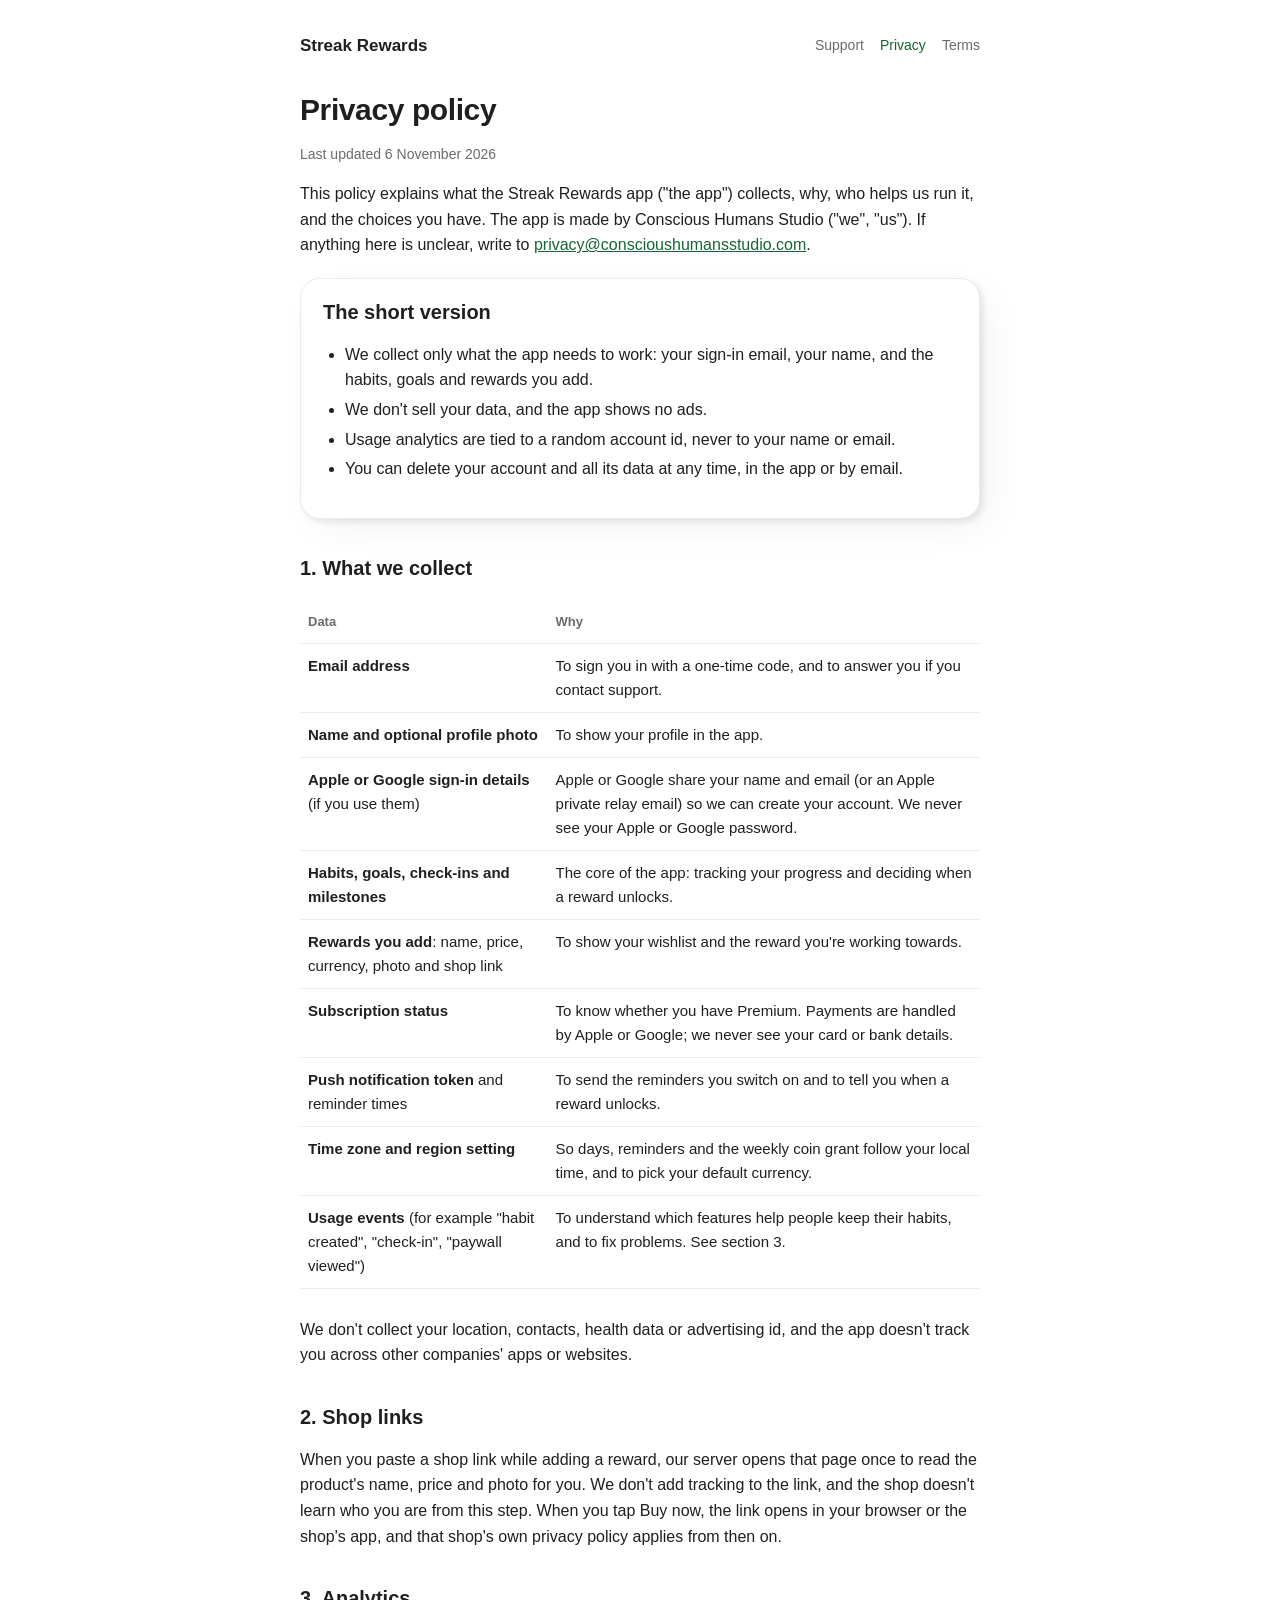
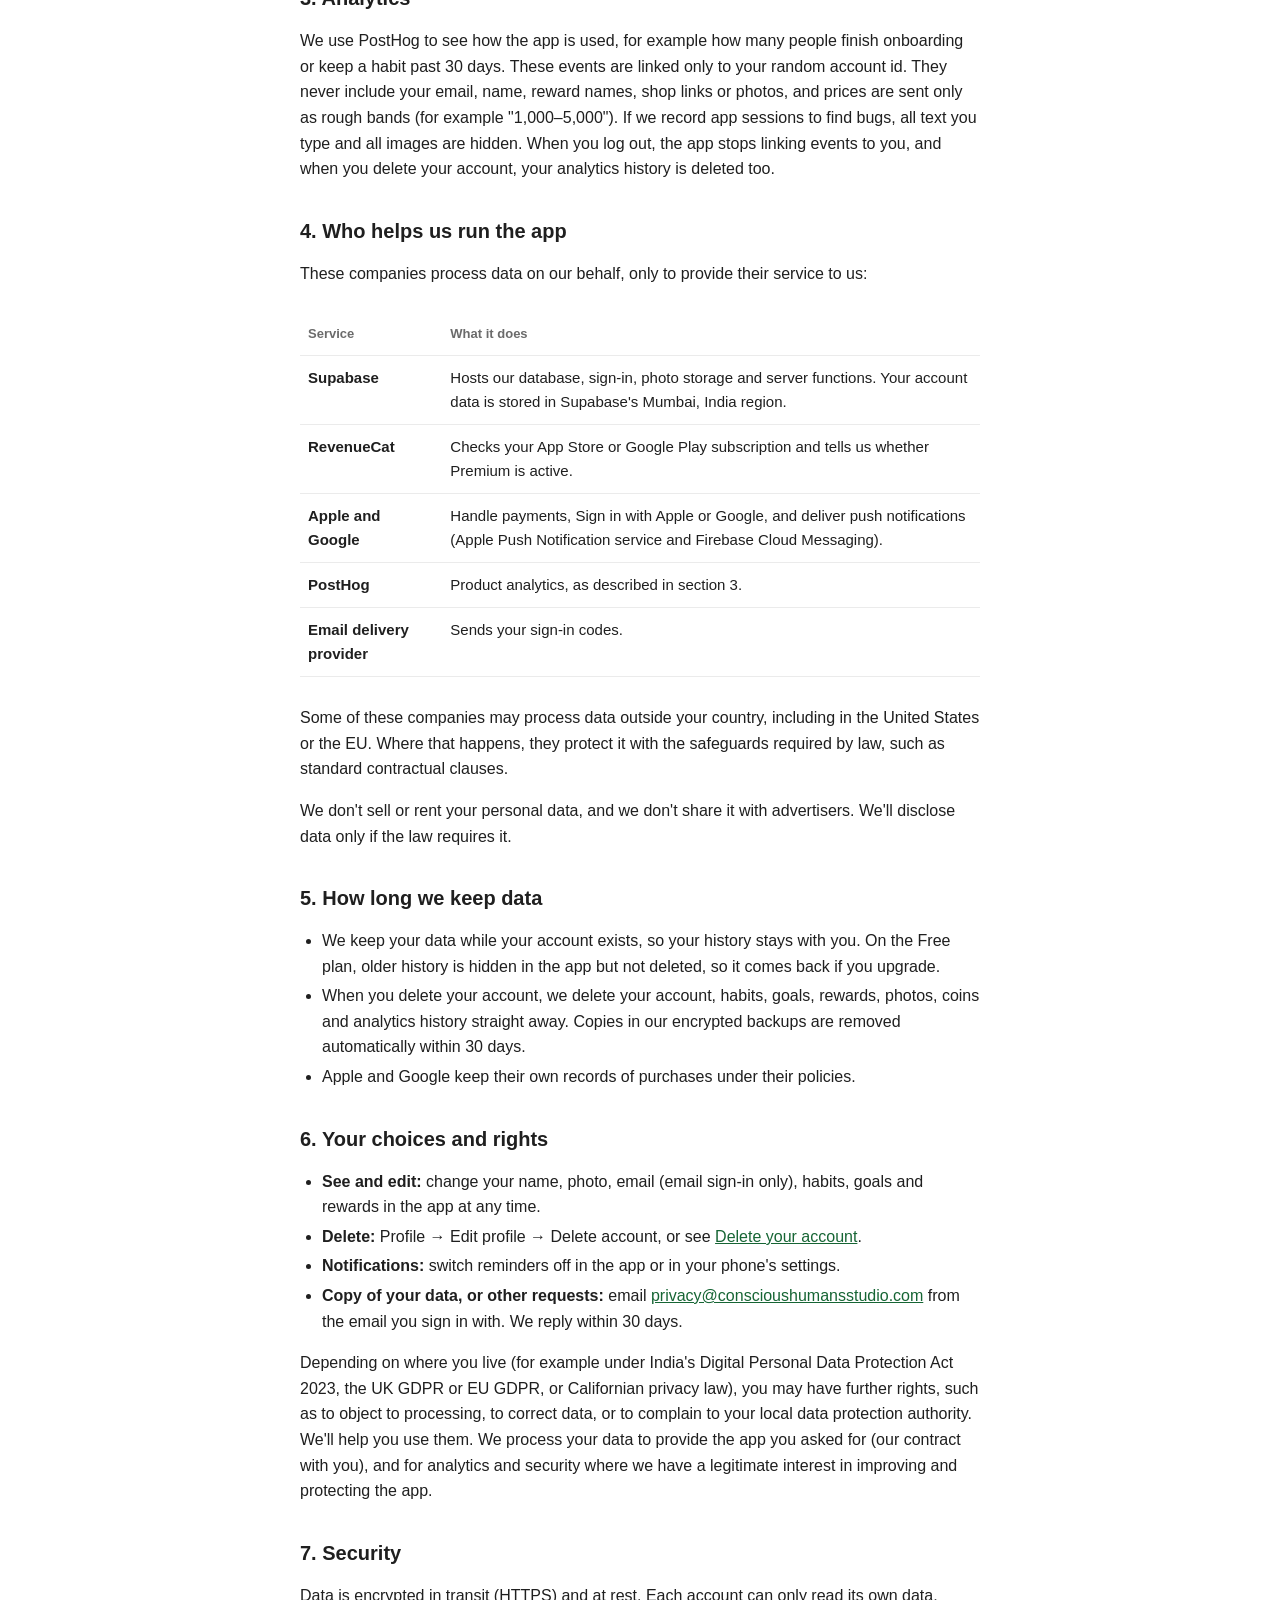
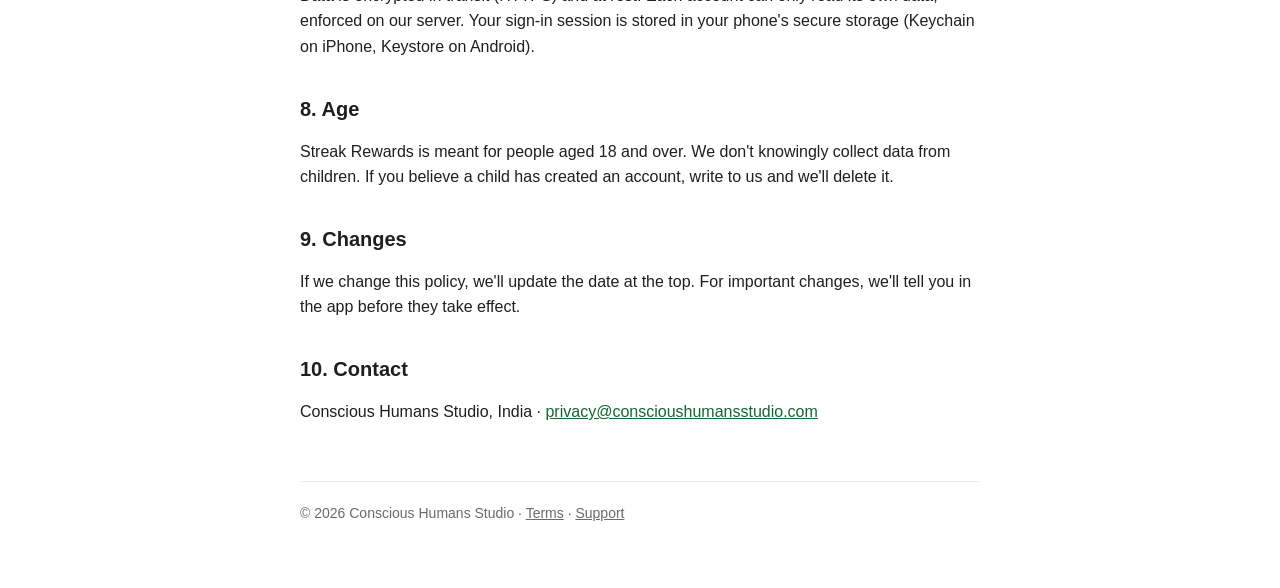
==== streakrewards/privacy/index.html @ c20d58d0 "Conscious Humans Studio website: studio home and Streak Rewards pages (privacy, terms, support, dele" ====
<!doctype html>
<html lang="en">
<head>
  <meta charset="utf-8">
  <meta name="viewport" content="width=device-width, initial-scale=1">
  <title>Privacy policy · Streak Rewards</title>
  <meta name="description" content="How Streak Rewards collects, uses and protects your data.">
  <link rel="stylesheet" href="/assets/site.css">
</head>
<body>
  <div class="wrap">
    <header class="site">
      <a class="brand" href="/streakrewards/">Streak Rewards</a>
      <nav class="links">
        <a href="/streakrewards/support/">Support</a>
        <a href="/streakrewards/privacy/" aria-current="page">Privacy</a>
        <a href="/streakrewards/terms/">Terms</a>
      </nav>
    </header>

    <h1>Privacy policy</h1>
    <p class="muted">Last updated 6 November 2026</p>

    <p>This policy explains what the Streak Rewards app ("the app") collects, why, who helps us run it, and the choices you have. The app is made by Conscious Humans Studio ("we", "us"). If anything here is unclear, write to <a href="mailto:privacy@conscioushumansstudio.com">privacy@conscioushumansstudio.com</a>.</p>

    <div class="card">
      <h2>The short version</h2>
      <ul>
        <li>We collect only what the app needs to work: your sign-in email, your name, and the habits, goals and rewards you add.</li>
        <li>We don't sell your data, and the app shows no ads.</li>
        <li>Usage analytics are tied to a random account id, never to your name or email.</li>
        <li>You can delete your account and all its data at any time, in the app or by email.</li>
      </ul>
    </div>

    <h2>1. What we collect</h2>
    <div class="table-scroll">
      <table>
        <tr><th>Data</th><th>Why</th></tr>
        <tr><td><strong>Email address</strong></td><td>To sign you in with a one-time code, and to answer you if you contact support.</td></tr>
        <tr><td><strong>Name and optional profile photo</strong></td><td>To show your profile in the app.</td></tr>
        <tr><td><strong>Apple or Google sign-in details</strong> (if you use them)</td><td>Apple or Google share your name and email (or an Apple private relay email) so we can create your account. We never see your Apple or Google password.</td></tr>
        <tr><td><strong>Habits, goals, check-ins and milestones</strong></td><td>The core of the app: tracking your progress and deciding when a reward unlocks.</td></tr>
        <tr><td><strong>Rewards you add</strong>: name, price, currency, photo and shop link</td><td>To show your wishlist and the reward you're working towards.</td></tr>
        <tr><td><strong>Subscription status</strong></td><td>To know whether you have Premium. Payments are handled by Apple or Google; we never see your card or bank details.</td></tr>
        <tr><td><strong>Push notification token</strong> and reminder times</td><td>To send the reminders you switch on and to tell you when a reward unlocks.</td></tr>
        <tr><td><strong>Time zone and region setting</strong></td><td>So days, reminders and the weekly coin grant follow your local time, and to pick your default currency.</td></tr>
        <tr><td><strong>Usage events</strong> (for example "habit created", "check-in", "paywall viewed")</td><td>To understand which features help people keep their habits, and to fix problems. See section 3.</td></tr>
      </table>
    </div>
    <p>We don't collect your location, contacts, health data or advertising id, and the app doesn't track you across other companies' apps or websites.</p>

    <h2>2. Shop links</h2>
    <p>When you paste a shop link while adding a reward, our server opens that page once to read the product's name, price and photo for you. We don't add tracking to the link, and the shop doesn't learn who you are from this step. When you tap Buy now, the link opens in your browser or the shop's app, and that shop's own privacy policy applies from then on.</p>

    <h2>3. Analytics</h2>
    <p>We use PostHog to see how the app is used, for example how many people finish onboarding or keep a habit past 30 days. These events are linked only to your random account id. They never include your email, name, reward names, shop links or photos, and prices are sent only as rough bands (for example "1,000–5,000"). If we record app sessions to find bugs, all text you type and all images are hidden. When you log out, the app stops linking events to you, and when you delete your account, your analytics history is deleted too.</p>

    <h2>4. Who helps us run the app</h2>
    <p>These companies process data on our behalf, only to provide their service to us:</p>
    <div class="table-scroll">
      <table>
        <tr><th>Service</th><th>What it does</th></tr>
        <tr><td><strong>Supabase</strong></td><td>Hosts our database, sign-in, photo storage and server functions. Your account data is stored in Supabase's Mumbai, India region.</td></tr>
        <tr><td><strong>RevenueCat</strong></td><td>Checks your App Store or Google Play subscription and tells us whether Premium is active.</td></tr>
        <tr><td><strong>Apple and Google</strong></td><td>Handle payments, Sign in with Apple or Google, and deliver push notifications (Apple Push Notification service and Firebase Cloud Messaging).</td></tr>
        <tr><td><strong>PostHog</strong></td><td>Product analytics, as described in section 3.</td></tr>
        <tr><td><strong>Email delivery provider</strong></td><td>Sends your sign-in codes.</td></tr>
      </table>
    </div>
    <p>Some of these companies may process data outside your country, including in the United States or the EU. Where that happens, they protect it with the safeguards required by law, such as standard contractual clauses.</p>
    <p>We don't sell or rent your personal data, and we don't share it with advertisers. We'll disclose data only if the law requires it.</p>

    <h2>5. How long we keep data</h2>
    <ul>
      <li>We keep your data while your account exists, so your history stays with you. On the Free plan, older history is hidden in the app but not deleted, so it comes back if you upgrade.</li>
      <li>When you delete your account, we delete your account, habits, goals, rewards, photos, coins and analytics history straight away. Copies in our encrypted backups are removed automatically within 30 days.</li>
      <li>Apple and Google keep their own records of purchases under their policies.</li>
    </ul>

    <h2>6. Your choices and rights</h2>
    <ul>
      <li><strong>See and edit:</strong> change your name, photo, email (email sign-in only), habits, goals and rewards in the app at any time.</li>
      <li><strong>Delete:</strong> Profile → Edit profile → Delete account, or see <a href="/streakrewards/delete-account/">Delete your account</a>.</li>
      <li><strong>Notifications:</strong> switch reminders off in the app or in your phone's settings.</li>
      <li><strong>Copy of your data, or other requests:</strong> email <a href="mailto:privacy@conscioushumansstudio.com">privacy@conscioushumansstudio.com</a> from the email you sign in with. We reply within 30 days.</li>
    </ul>
    <p>Depending on where you live (for example under India's Digital Personal Data Protection Act 2023, the UK GDPR or EU GDPR, or Californian privacy law), you may have further rights, such as to object to processing, to correct data, or to complain to your local data protection authority. We'll help you use them. We process your data to provide the app you asked for (our contract with you), and for analytics and security where we have a legitimate interest in improving and protecting the app.</p>

    <h2>7. Security</h2>
    <p>Data is encrypted in transit (HTTPS) and at rest. Each account can only read its own data, enforced on our server. Your sign-in session is stored in your phone's secure storage (Keychain on iPhone, Keystore on Android).</p>

    <h2>8. Age</h2>
    <p>Streak Rewards is meant for people aged 18 and over. We don't knowingly collect data from children. If you believe a child has created an account, write to us and we'll delete it.</p>

    <h2>9. Changes</h2>
    <p>If we change this policy, we'll update the date at the top. For important changes, we'll tell you in the app before they take effect.</p>

    <h2>10. Contact</h2>
    <p>Conscious Humans Studio, India · <a href="mailto:privacy@conscioushumansstudio.com">privacy@conscioushumansstudio.com</a></p>

    <footer class="site">
      © 2026 Conscious Humans Studio · <a href="/streakrewards/terms/">Terms</a> · <a href="/streakrewards/support/">Support</a>
    </footer>
  </div>
</body>
</html>
---- assets/site.css ----
/* Conscious Humans Studio — shared styles. Colours follow the Streak Rewards design system v6. */
:root {
  --page: #ffffff;
  --surface: #ffffff;
  --sunken: #f4f4f4;
  --border: #ebebeb;
  --ink: #1f1f1f;
  --ink-soft: #6b6b6b;
  --green: #15803d;
  --green-ink: #166534;
  --green-soft: #dcf1e2;
  --shadow: 3px 3px 6px rgba(0, 0, 0, 0.09), 12px 12px 40px -6px rgba(0, 0, 0, 0.06);
}
@media (prefers-color-scheme: dark) {
  :root {
    --page: #121212;
    --surface: #222222;
    --sunken: #181818;
    --border: #333333;
    --ink: #ededed;
    --ink-soft: #a3a3a3;
    --green: #5bcb82;
    --green-ink: #5bcb82;
    --green-soft: #183322;
    --shadow: none;
  }
}
* { box-sizing: border-box; }
html { -webkit-text-size-adjust: 100%; }
body {
  margin: 0;
  background: var(--page);
  color: var(--ink);
  font: 16px/1.6 -apple-system, BlinkMacSystemFont, "Segoe UI", Inter, Roboto, "Helvetica Neue", Arial, sans-serif;
}
.wrap { max-width: 720px; margin: 0 auto; padding: 32px 20px 64px; }
header.site { display: flex; align-items: center; justify-content: space-between; gap: 12px; flex-wrap: wrap; margin-bottom: 32px; }
header.site a.brand { color: var(--ink); text-decoration: none; font-weight: 700; font-size: 17px; }
nav.links { display: flex; gap: 16px; flex-wrap: wrap; font-size: 14px; }
nav.links a { color: var(--ink-soft); text-decoration: none; }
nav.links a[aria-current="page"], nav.links a:hover { color: var(--green-ink); }
h1 { font-size: 30px; line-height: 1.25; margin: 0 0 8px; letter-spacing: -0.4px; }
h2 { font-size: 20px; line-height: 1.35; margin: 36px 0 8px; }
h3 { font-size: 17px; margin: 24px 0 6px; }
p, li { color: var(--ink); }
.muted { color: var(--ink-soft); font-size: 14px; }
a { color: var(--green-ink); }
ul, ol { padding-left: 22px; }
li { margin: 4px 0; }
.card {
  background: var(--surface);
  border: 1px solid var(--border);
  border-radius: 20px;
  box-shadow: var(--shadow);
  padding: 20px 22px;
  margin: 20px 0;
}
.card h2:first-child, .card h3:first-child { margin-top: 0; }
.pill { display: inline-block; margin-bottom: 12px; background: var(--green-soft); color: var(--green-ink); border-radius: 999px; padding: 2px 12px; font-size: 13px; font-weight: 600; }
.grid { display: grid; grid-template-columns: repeat(auto-fit, minmax(200px, 1fr)); gap: 14px; margin: 20px 0; }
.grid .card { margin: 0; }
.grid a.card { display: block; color: var(--ink); text-decoration: none; }
.grid a.card strong { display: block; margin-bottom: 4px; }
.grid a.card span { color: var(--ink-soft); font-size: 14px; }
table { border-collapse: collapse; width: 100%; font-size: 15px; margin: 12px 0; }
th, td { text-align: left; vertical-align: top; padding: 10px 8px; border-bottom: 1px solid var(--border); }
th { color: var(--ink-soft); font-weight: 600; font-size: 13px; }
.table-scroll { overflow-x: auto; }
footer.site { margin-top: 56px; padding-top: 20px; border-top: 1px solid var(--border); color: var(--ink-soft); font-size: 14px; }
footer.site a { color: var(--ink-soft); }
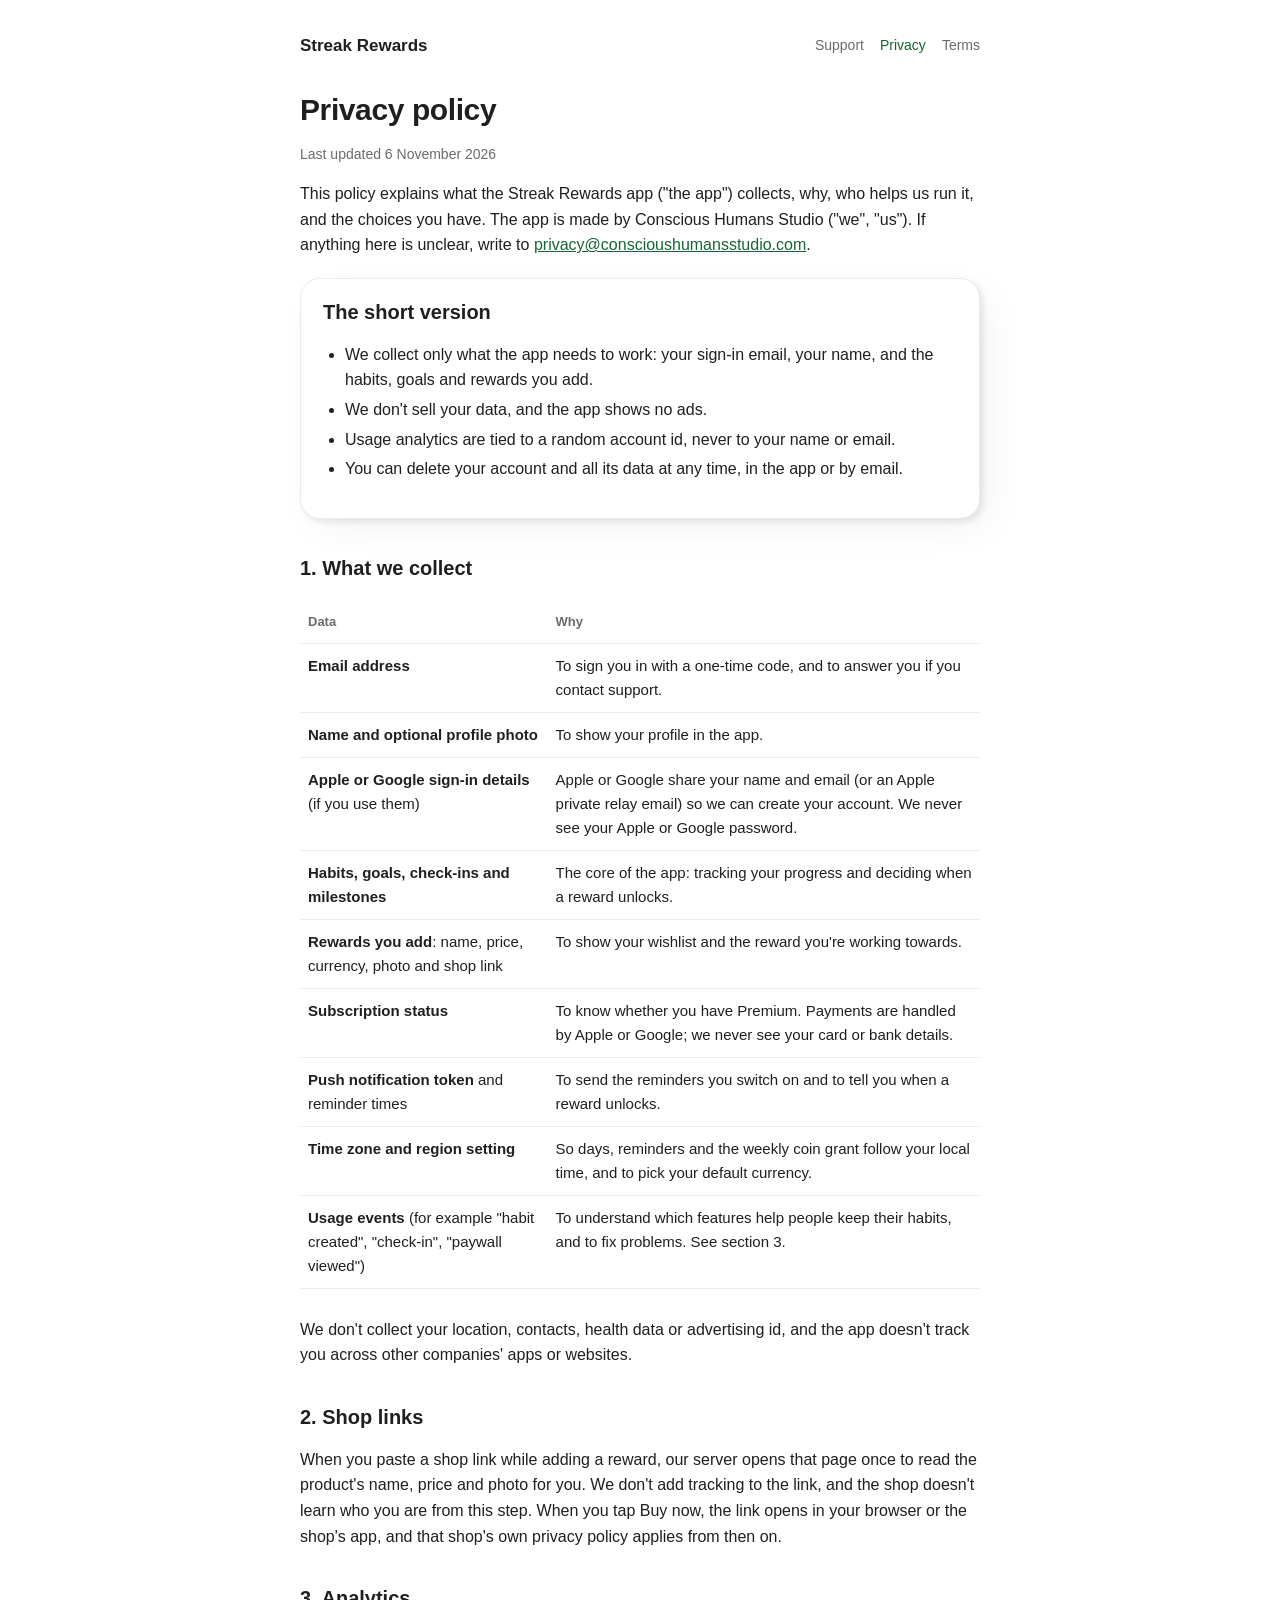
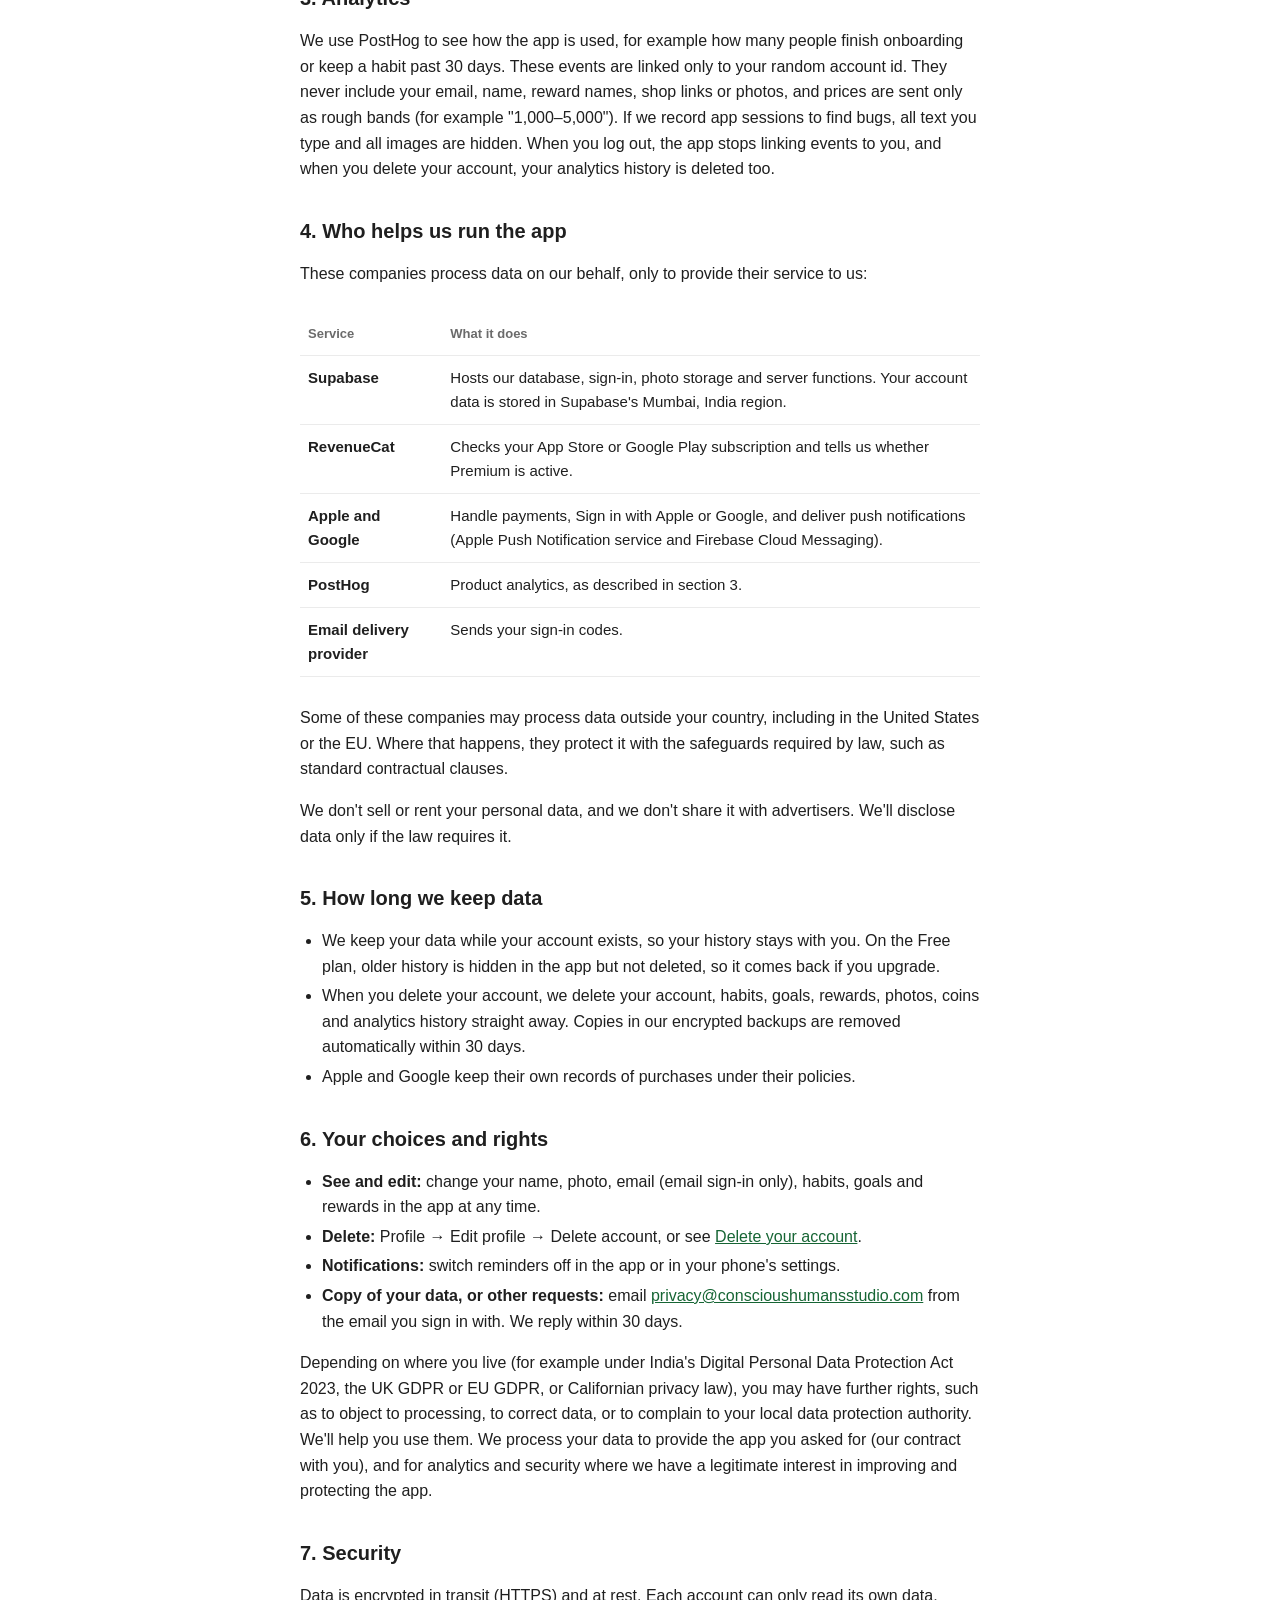
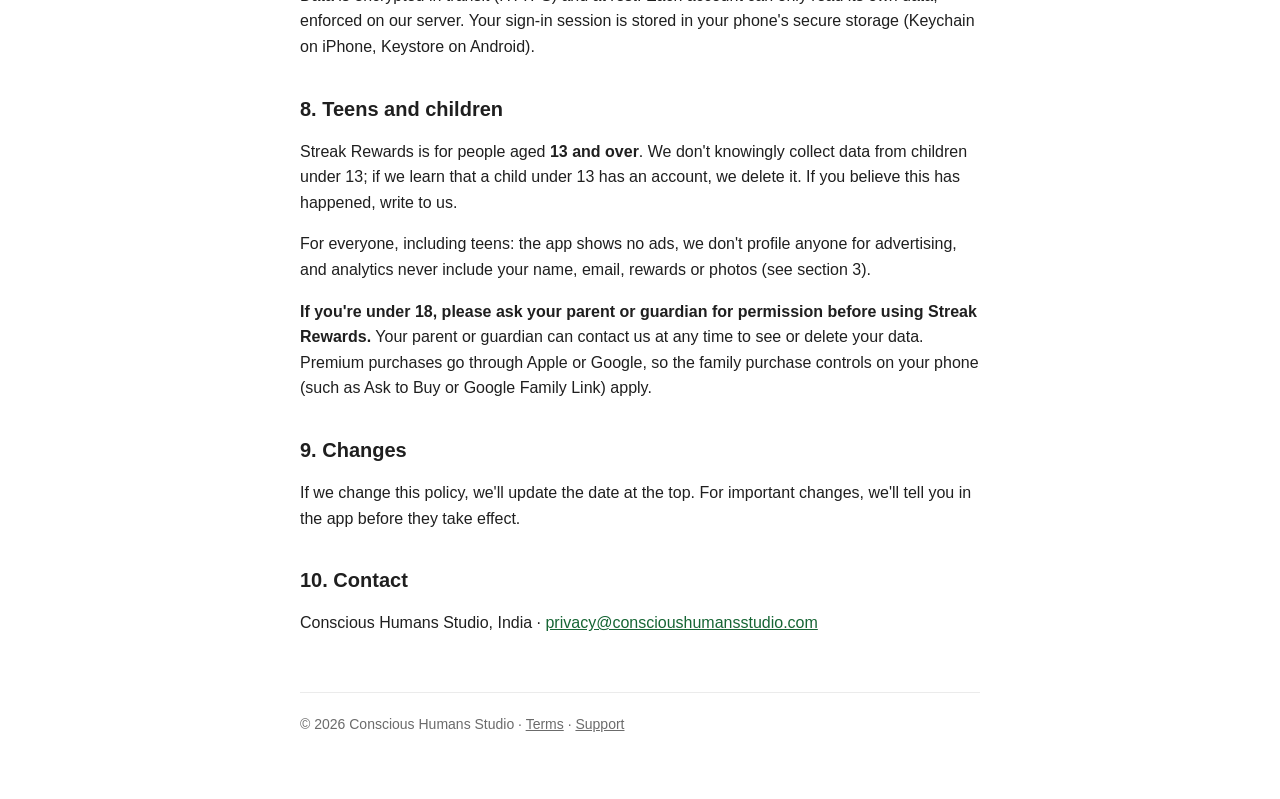
==== commit 7c7ca496: "No age question: policy states 13+ without collecting a birth year" ====
--- a/streakrewards/privacy/index.html
+++ b/streakrewards/privacy/index.html
@@ -90,8 +90,10 @@
     <h2>7. Security</h2>
     <p>Data is encrypted in transit (HTTPS) and at rest. Each account can only read its own data, enforced on our server. Your sign-in session is stored in your phone's secure storage (Keychain on iPhone, Keystore on Android).</p>
 
-    <h2>8. Age</h2>
-    <p>Streak Rewards is meant for people aged 18 and over. We don't knowingly collect data from children. If you believe a child has created an account, write to us and we'll delete it.</p>
+    <h2>8. Teens and children</h2>
+    <p>Streak Rewards is for people aged <strong>13 and over</strong>. We don't knowingly collect data from children under 13; if we learn that a child under 13 has an account, we delete it. If you believe this has happened, write to us.</p>
+    <p>For everyone, including teens: the app shows no ads, we don't profile anyone for advertising, and analytics never include your name, email, rewards or photos (see section 3).</p>
+    <p><strong>If you're under 18, please ask your parent or guardian for permission before using Streak Rewards.</strong> Your parent or guardian can contact us at any time to see or delete your data. Premium purchases go through Apple or Google, so the family purchase controls on your phone (such as Ask to Buy or Google Family Link) apply.</p>
 
     <h2>9. Changes</h2>
     <p>If we change this policy, we'll update the date at the top. For important changes, we'll tell you in the app before they take effect.</p>
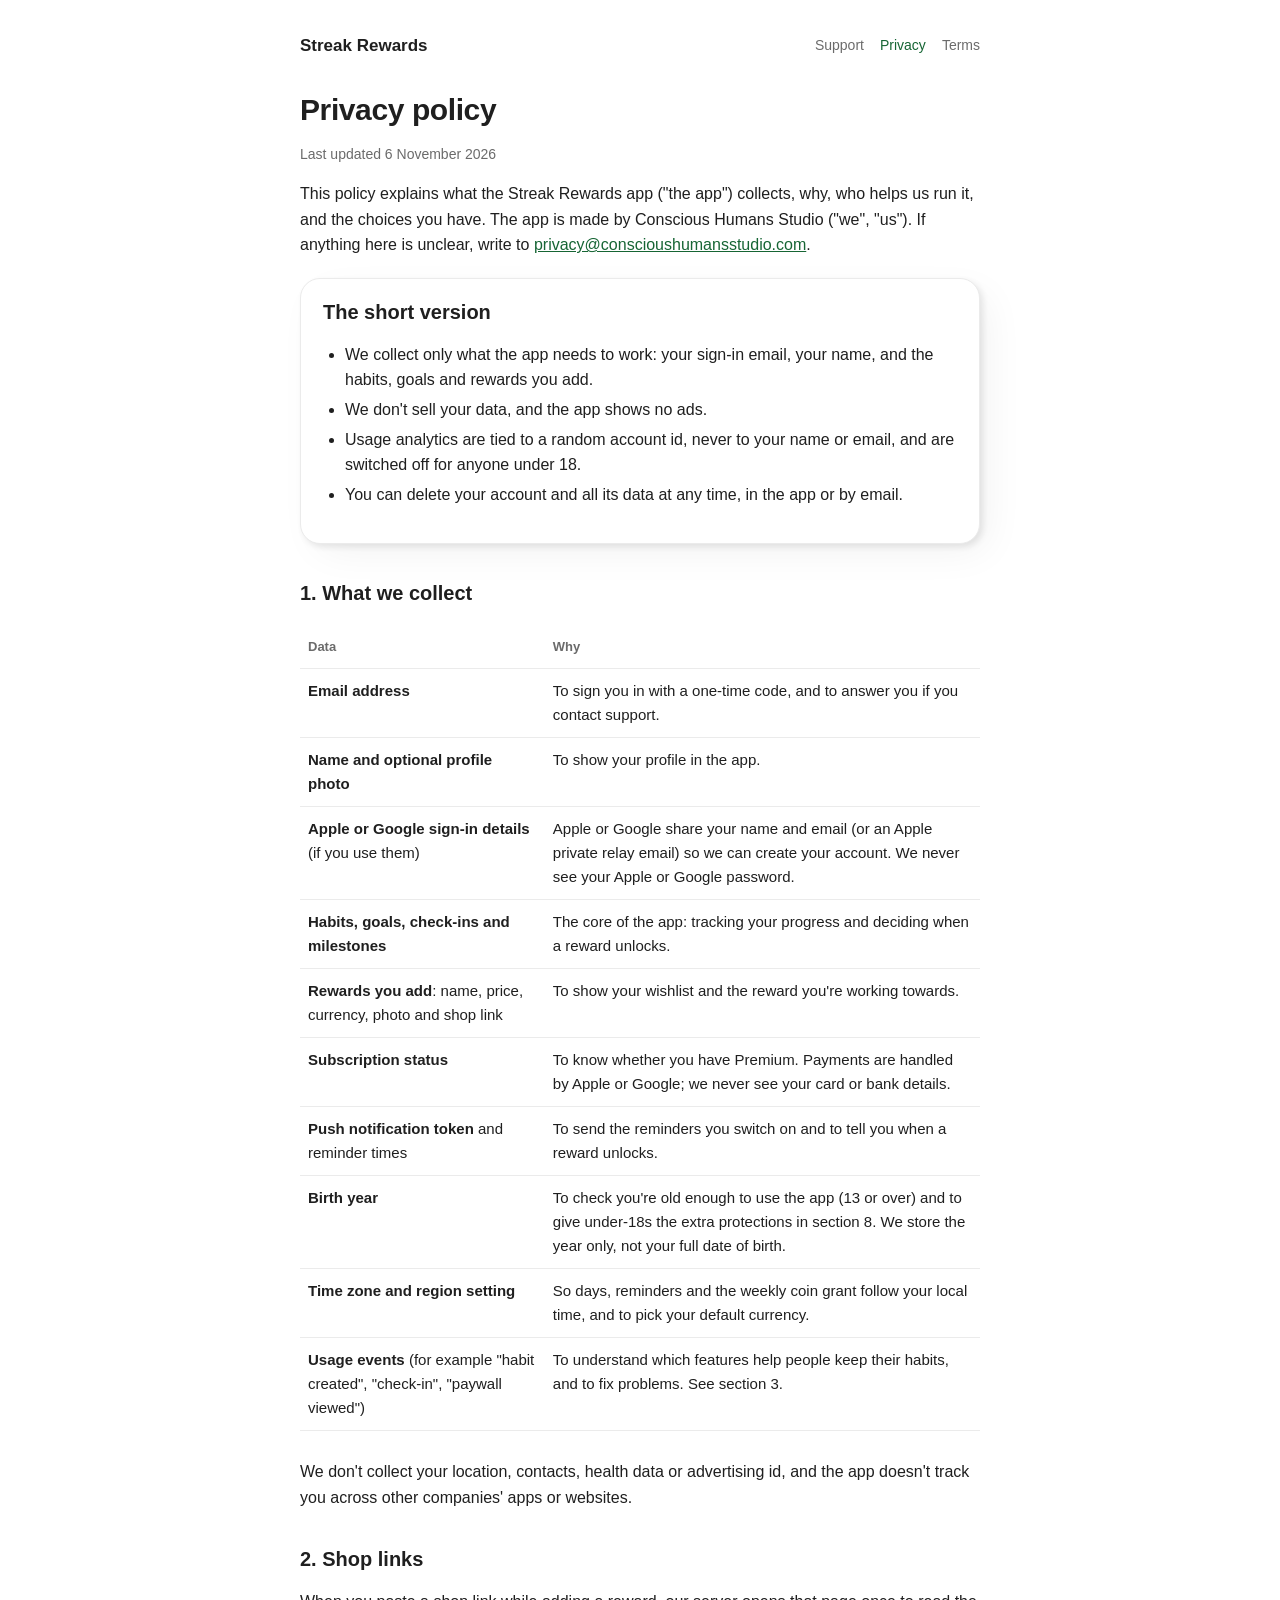
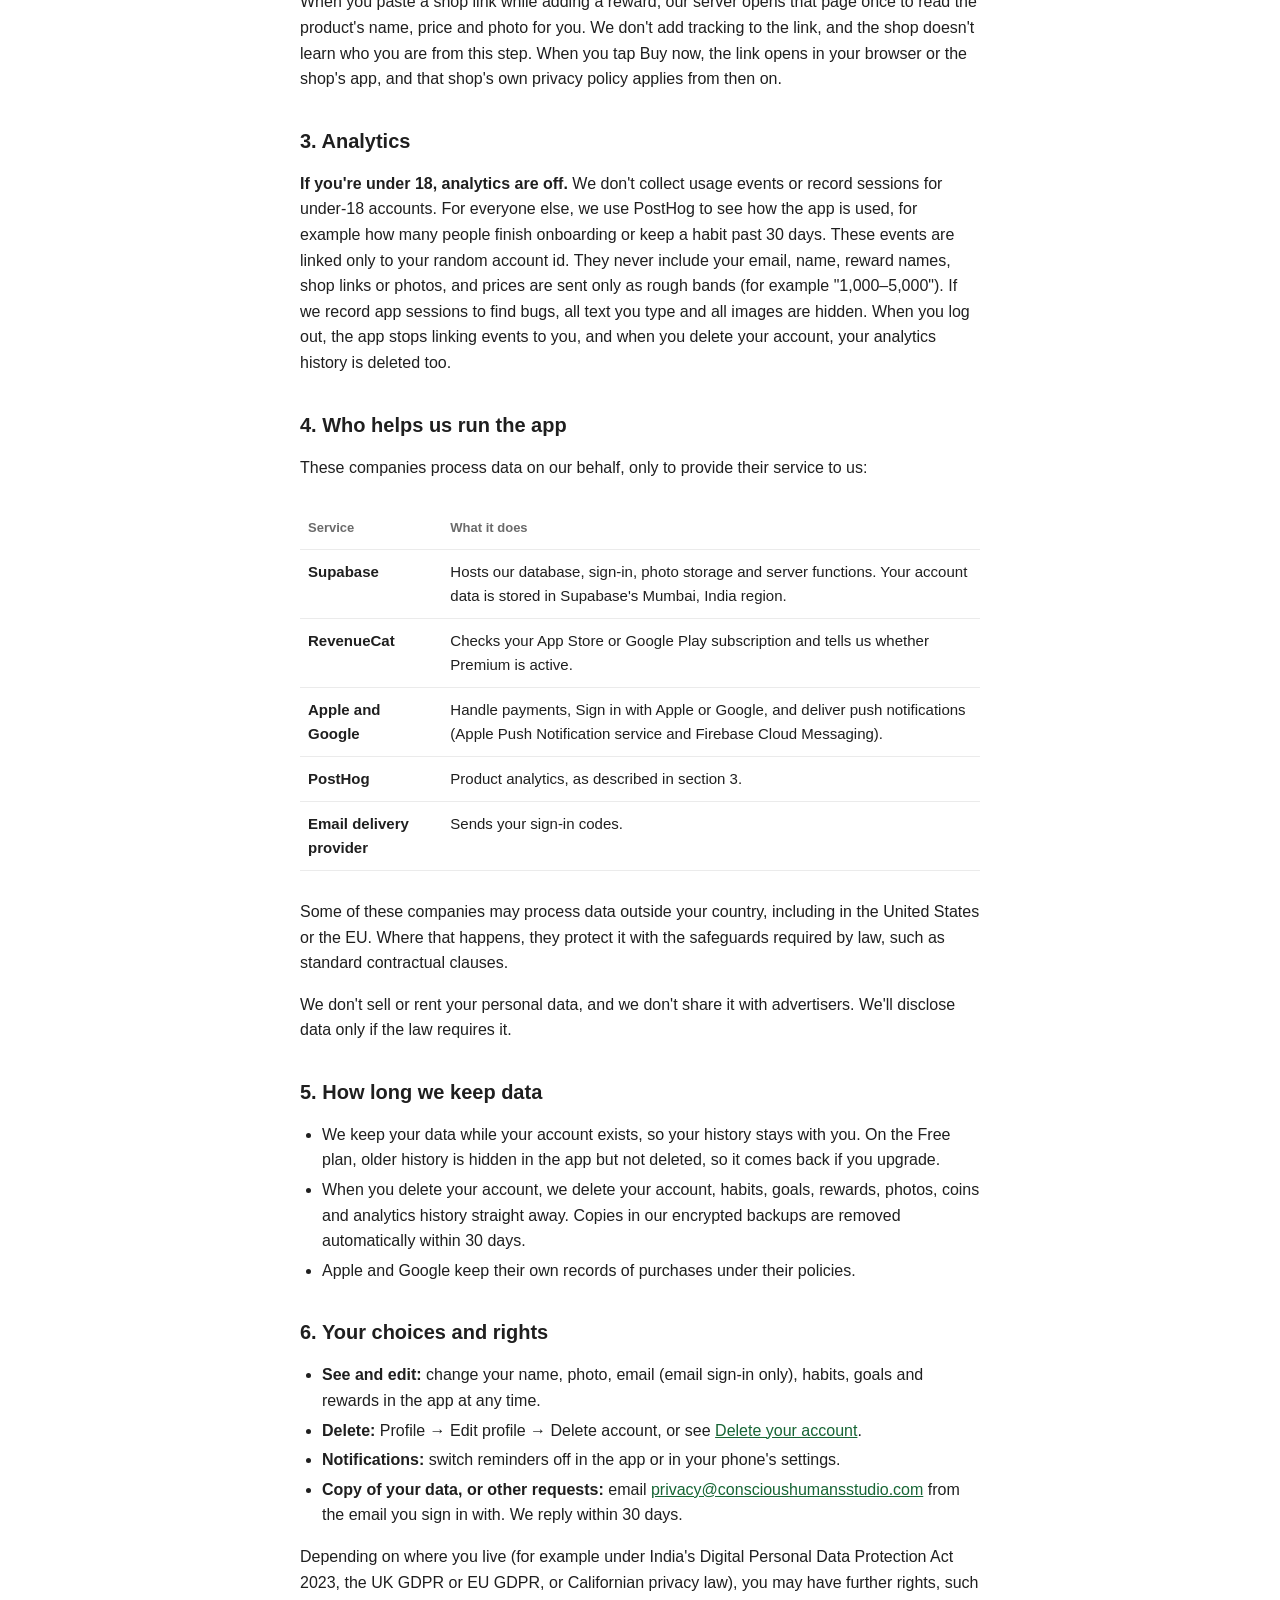
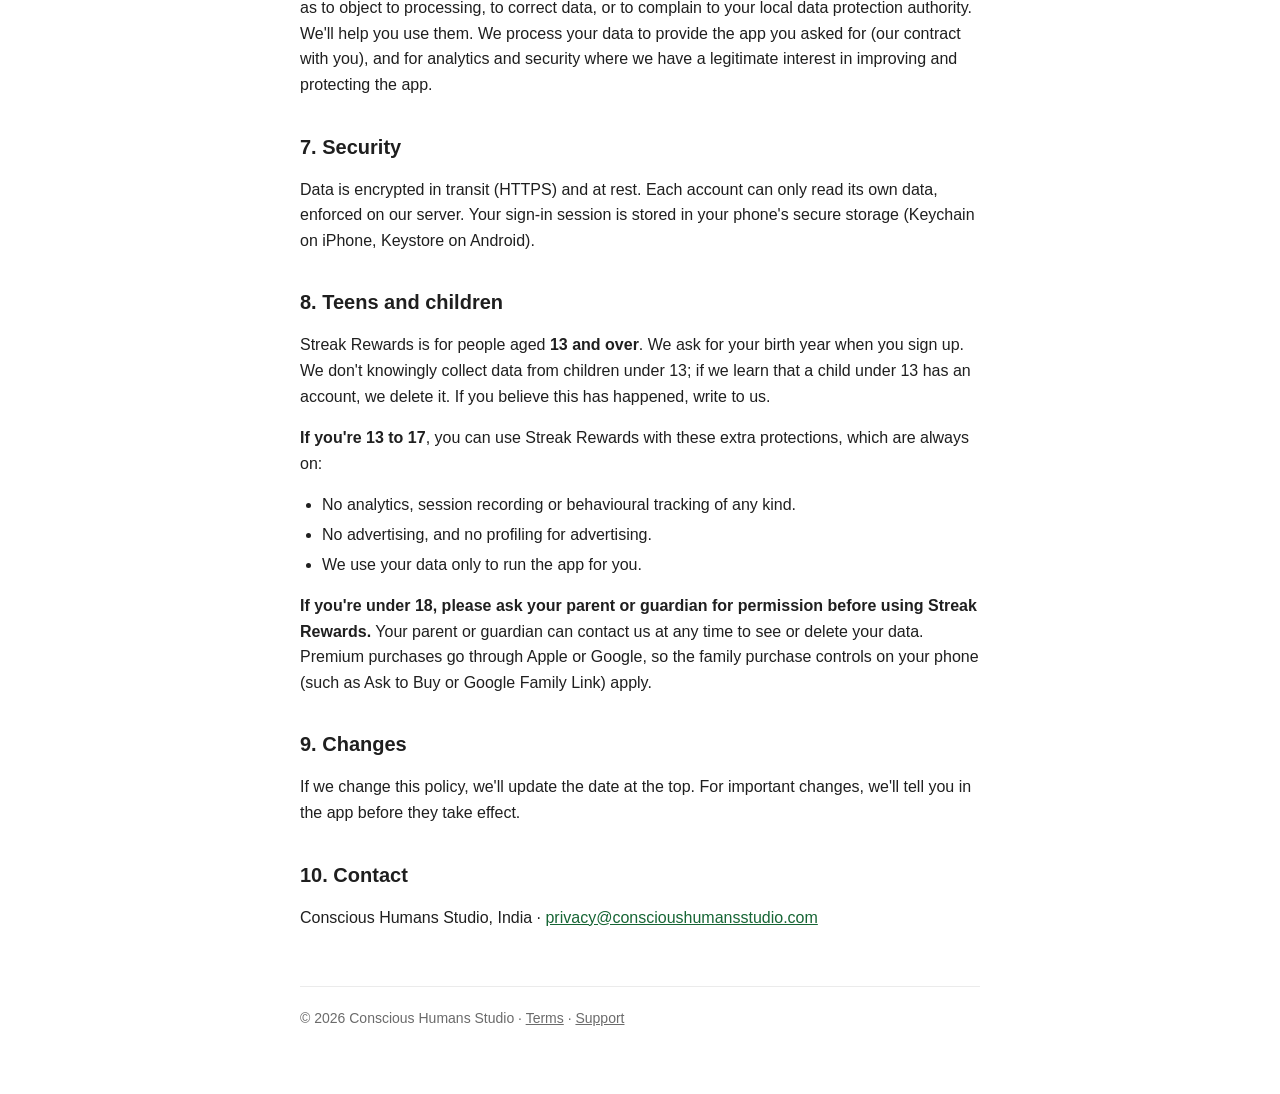
==== commit e698ea79: "Teens: ask a parent or guardian for permission (no in-app consent step)" ====
--- a/streakrewards/privacy/index.html
+++ b/streakrewards/privacy/index.html
@@ -28,7 +28,7 @@
       <ul>
         <li>We collect only what the app needs to work: your sign-in email, your name, and the habits, goals and rewards you add.</li>
         <li>We don't sell your data, and the app shows no ads.</li>
-        <li>Usage analytics are tied to a random account id, never to your name or email.</li>
+        <li>Usage analytics are tied to a random account id, never to your name or email, and are switched off for anyone under 18.</li>
         <li>You can delete your account and all its data at any time, in the app or by email.</li>
       </ul>
     </div>
@@ -44,6 +44,7 @@
         <tr><td><strong>Rewards you add</strong>: name, price, currency, photo and shop link</td><td>To show your wishlist and the reward you're working towards.</td></tr>
         <tr><td><strong>Subscription status</strong></td><td>To know whether you have Premium. Payments are handled by Apple or Google; we never see your card or bank details.</td></tr>
         <tr><td><strong>Push notification token</strong> and reminder times</td><td>To send the reminders you switch on and to tell you when a reward unlocks.</td></tr>
+        <tr><td><strong>Birth year</strong></td><td>To check you're old enough to use the app (13 or over) and to give under-18s the extra protections in section 8. We store the year only, not your full date of birth.</td></tr>
         <tr><td><strong>Time zone and region setting</strong></td><td>So days, reminders and the weekly coin grant follow your local time, and to pick your default currency.</td></tr>
         <tr><td><strong>Usage events</strong> (for example "habit created", "check-in", "paywall viewed")</td><td>To understand which features help people keep their habits, and to fix problems. See section 3.</td></tr>
       </table>
@@ -54,7 +55,7 @@
     <p>When you paste a shop link while adding a reward, our server opens that page once to read the product's name, price and photo for you. We don't add tracking to the link, and the shop doesn't learn who you are from this step. When you tap Buy now, the link opens in your browser or the shop's app, and that shop's own privacy policy applies from then on.</p>
 
     <h2>3. Analytics</h2>
-    <p>We use PostHog to see how the app is used, for example how many people finish onboarding or keep a habit past 30 days. These events are linked only to your random account id. They never include your email, name, reward names, shop links or photos, and prices are sent only as rough bands (for example "1,000–5,000"). If we record app sessions to find bugs, all text you type and all images are hidden. When you log out, the app stops linking events to you, and when you delete your account, your analytics history is deleted too.</p>
+    <p><strong>If you're under 18, analytics are off.</strong> We don't collect usage events or record sessions for under-18 accounts. For everyone else, we use PostHog to see how the app is used, for example how many people finish onboarding or keep a habit past 30 days. These events are linked only to your random account id. They never include your email, name, reward names, shop links or photos, and prices are sent only as rough bands (for example "1,000–5,000"). If we record app sessions to find bugs, all text you type and all images are hidden. When you log out, the app stops linking events to you, and when you delete your account, your analytics history is deleted too.</p>
 
     <h2>4. Who helps us run the app</h2>
     <p>These companies process data on our behalf, only to provide their service to us:</p>
@@ -91,8 +92,13 @@
     <p>Data is encrypted in transit (HTTPS) and at rest. Each account can only read its own data, enforced on our server. Your sign-in session is stored in your phone's secure storage (Keychain on iPhone, Keystore on Android).</p>
 
     <h2>8. Teens and children</h2>
-    <p>Streak Rewards is for people aged <strong>13 and over</strong>. We don't knowingly collect data from children under 13; if we learn that a child under 13 has an account, we delete it. If you believe this has happened, write to us.</p>
-    <p>For everyone, including teens: the app shows no ads, we don't profile anyone for advertising, and analytics never include your name, email, rewards or photos (see section 3).</p>
+    <p>Streak Rewards is for people aged <strong>13 and over</strong>. We ask for your birth year when you sign up. We don't knowingly collect data from children under 13; if we learn that a child under 13 has an account, we delete it. If you believe this has happened, write to us.</p>
+    <p><strong>If you're 13 to 17</strong>, you can use Streak Rewards with these extra protections, which are always on:</p>
+    <ul>
+      <li>No analytics, session recording or behavioural tracking of any kind.</li>
+      <li>No advertising, and no profiling for advertising.</li>
+      <li>We use your data only to run the app for you.</li>
+    </ul>
     <p><strong>If you're under 18, please ask your parent or guardian for permission before using Streak Rewards.</strong> Your parent or guardian can contact us at any time to see or delete your data. Premium purchases go through Apple or Google, so the family purchase controls on your phone (such as Ask to Buy or Google Family Link) apply.</p>
 
     <h2>9. Changes</h2>
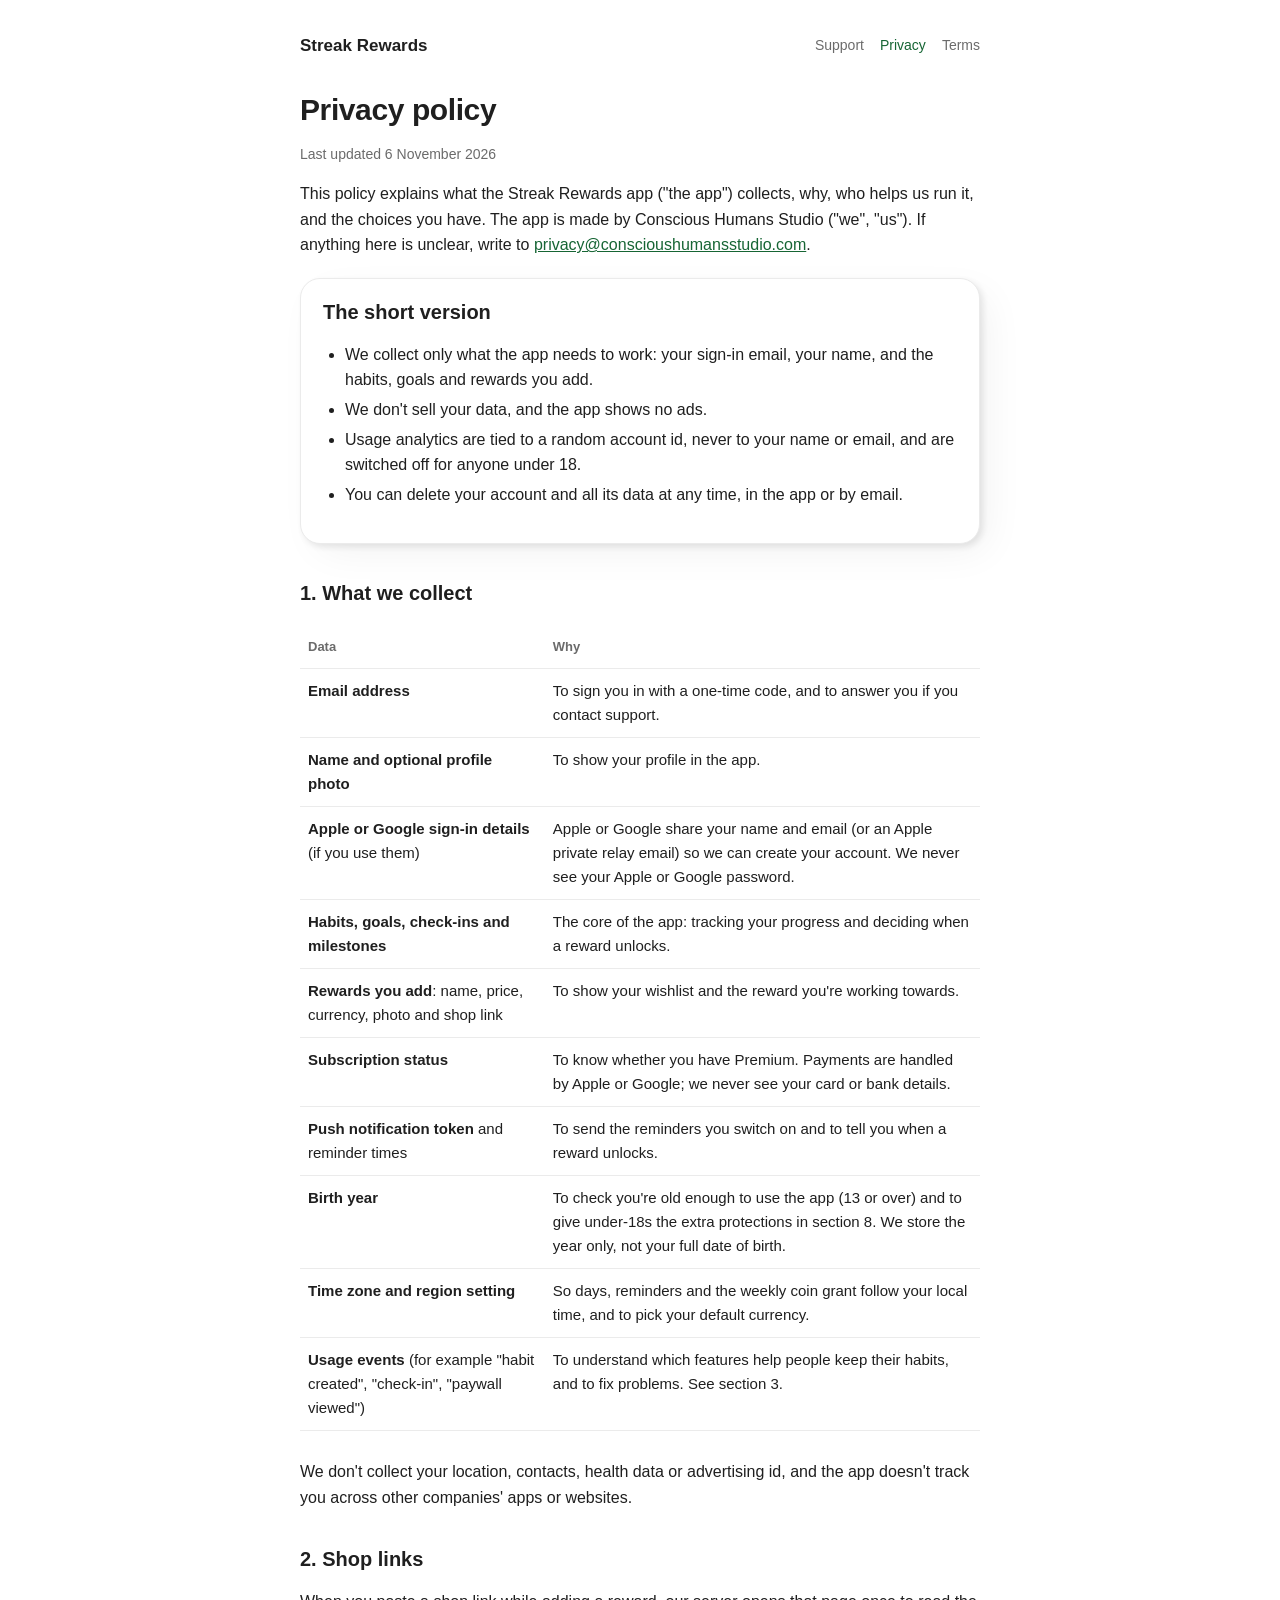
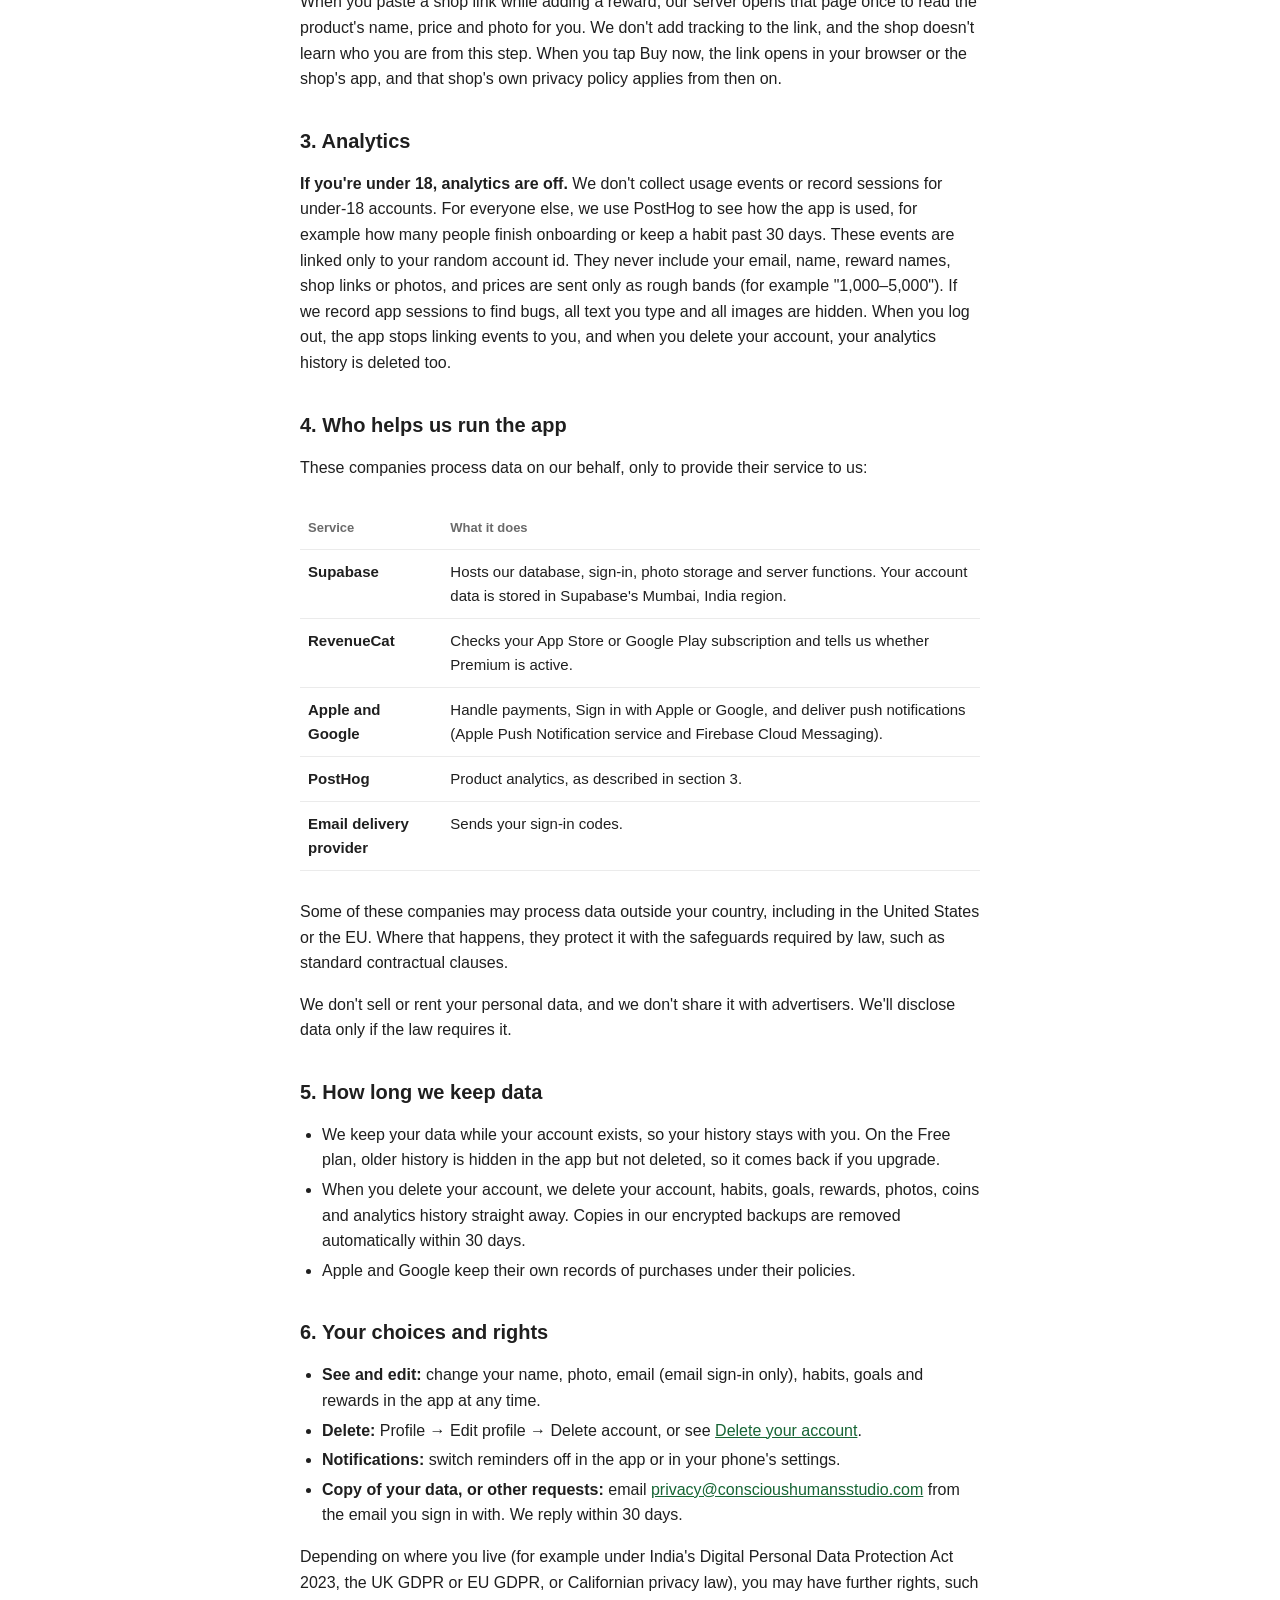
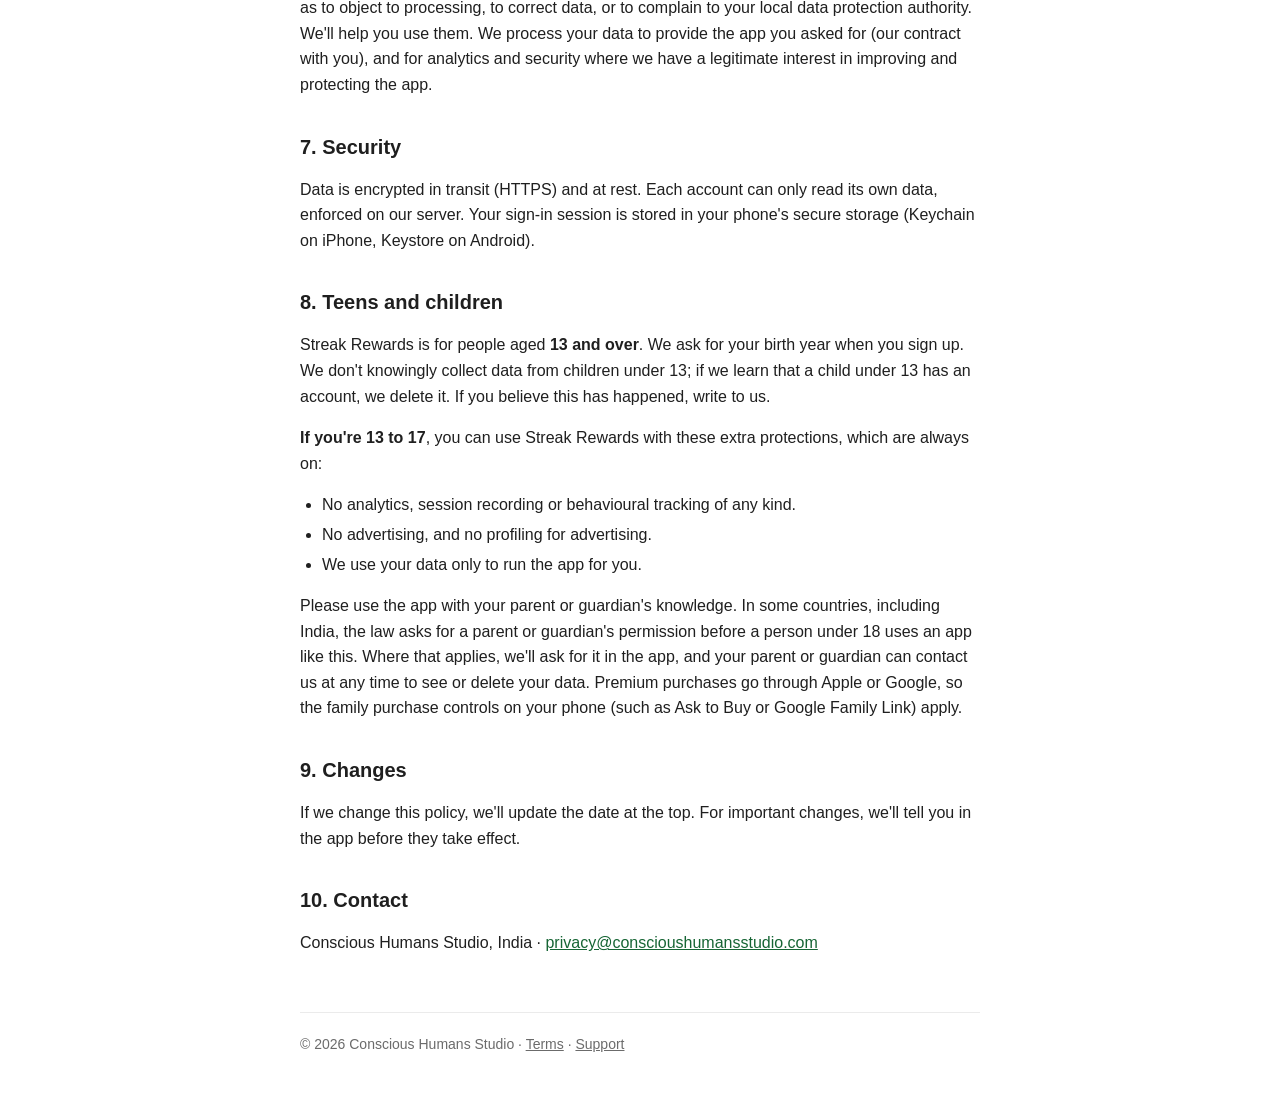
==== commit c1da89ed: "Cover teens: 13+, birth year at sign-up, no analytics or tracking for under-18s, parent/guardian wor" ====
--- a/streakrewards/privacy/index.html
+++ b/streakrewards/privacy/index.html
@@ -99,7 +99,7 @@
       <li>No advertising, and no profiling for advertising.</li>
       <li>We use your data only to run the app for you.</li>
     </ul>
-    <p><strong>If you're under 18, please ask your parent or guardian for permission before using Streak Rewards.</strong> Your parent or guardian can contact us at any time to see or delete your data. Premium purchases go through Apple or Google, so the family purchase controls on your phone (such as Ask to Buy or Google Family Link) apply.</p>
+    <p>Please use the app with your parent or guardian's knowledge. In some countries, including India, the law asks for a parent or guardian's permission before a person under 18 uses an app like this. Where that applies, we'll ask for it in the app, and your parent or guardian can contact us at any time to see or delete your data. Premium purchases go through Apple or Google, so the family purchase controls on your phone (such as Ask to Buy or Google Family Link) apply.</p>
 
     <h2>9. Changes</h2>
     <p>If we change this policy, we'll update the date at the top. For important changes, we'll tell you in the app before they take effect.</p>
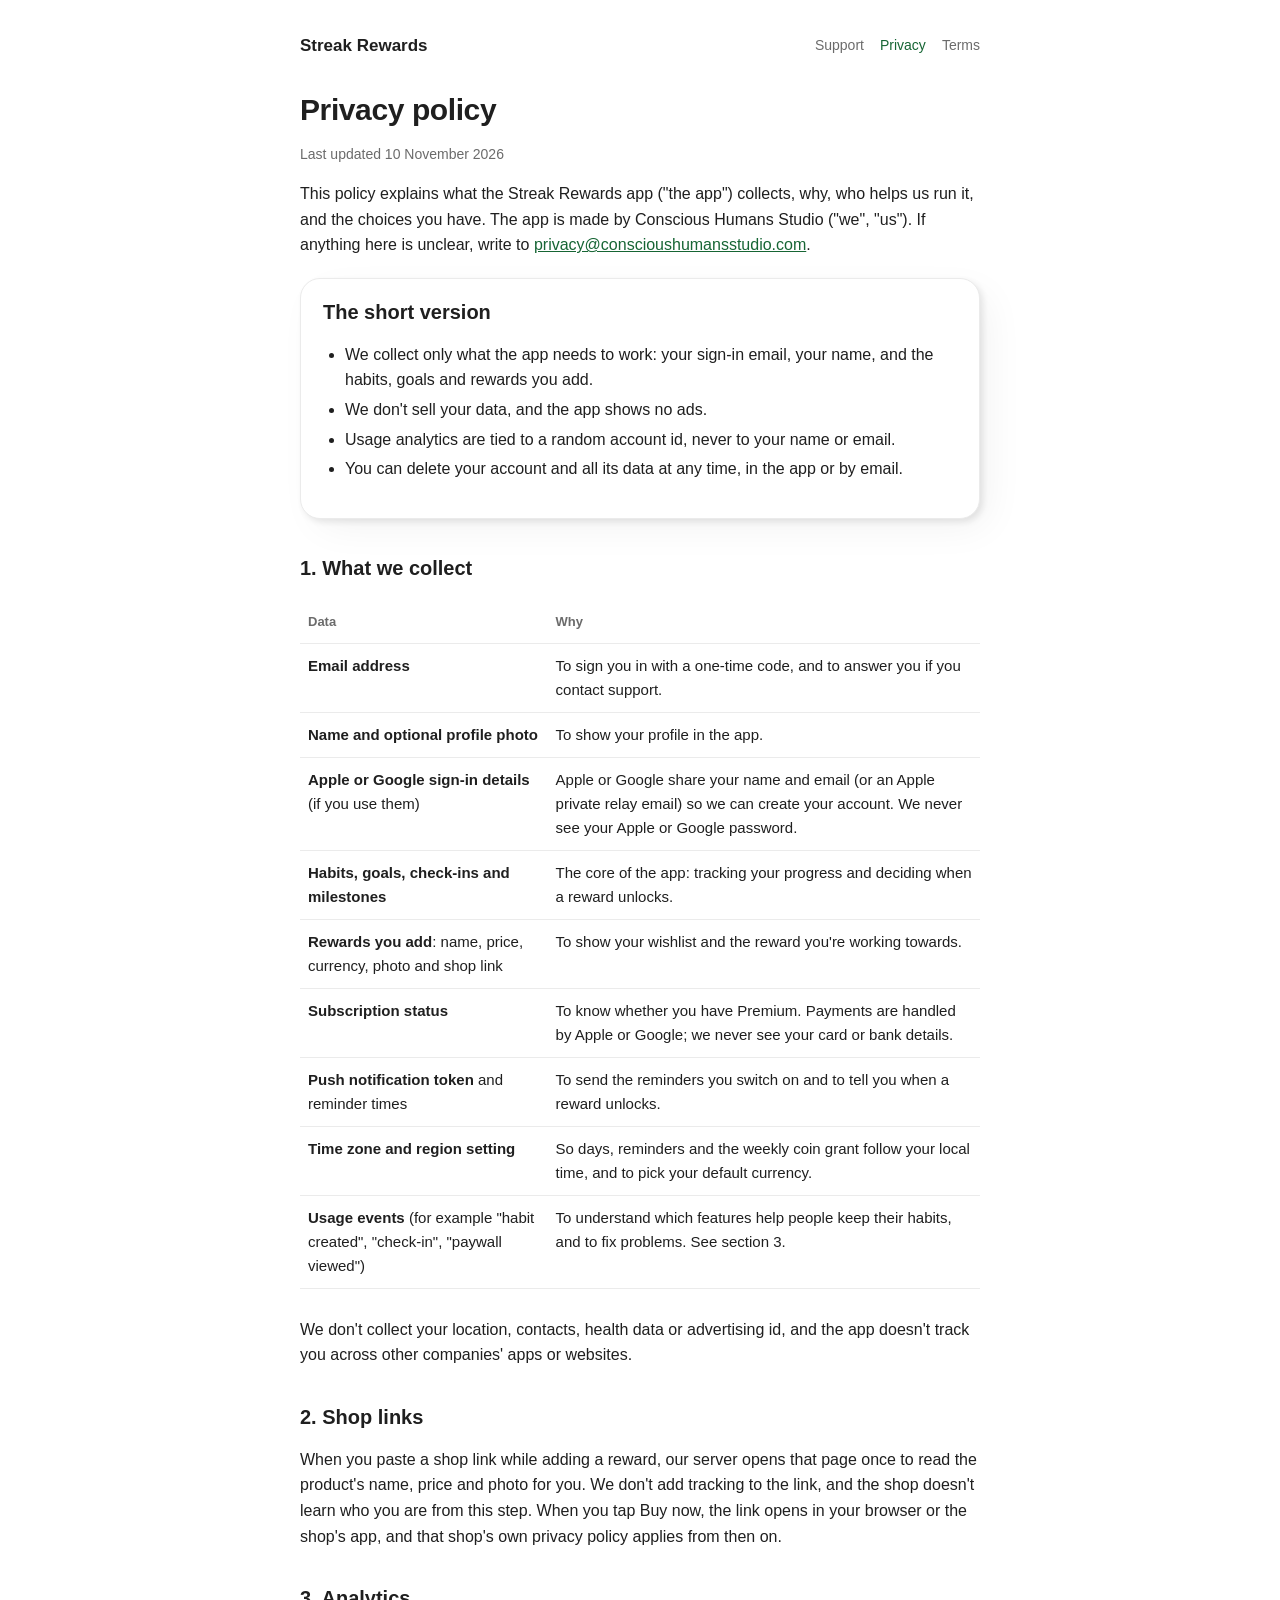
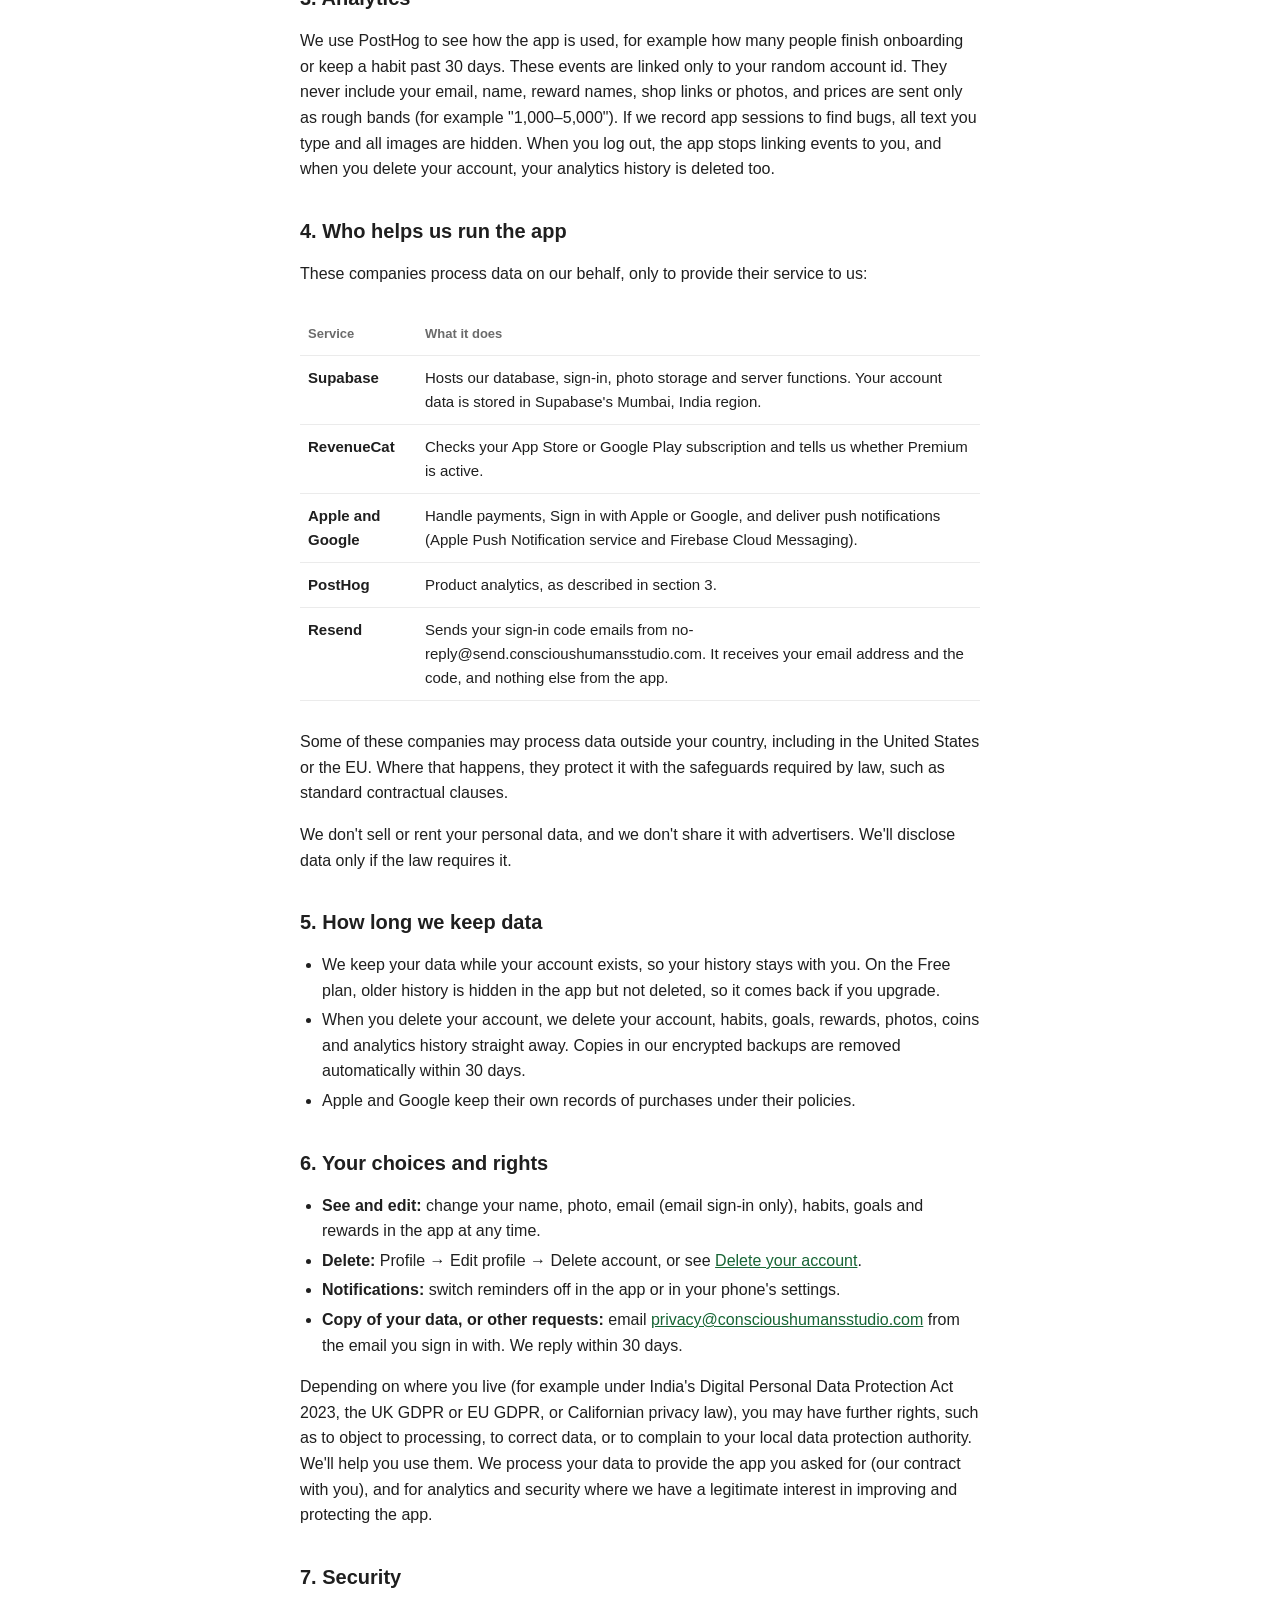
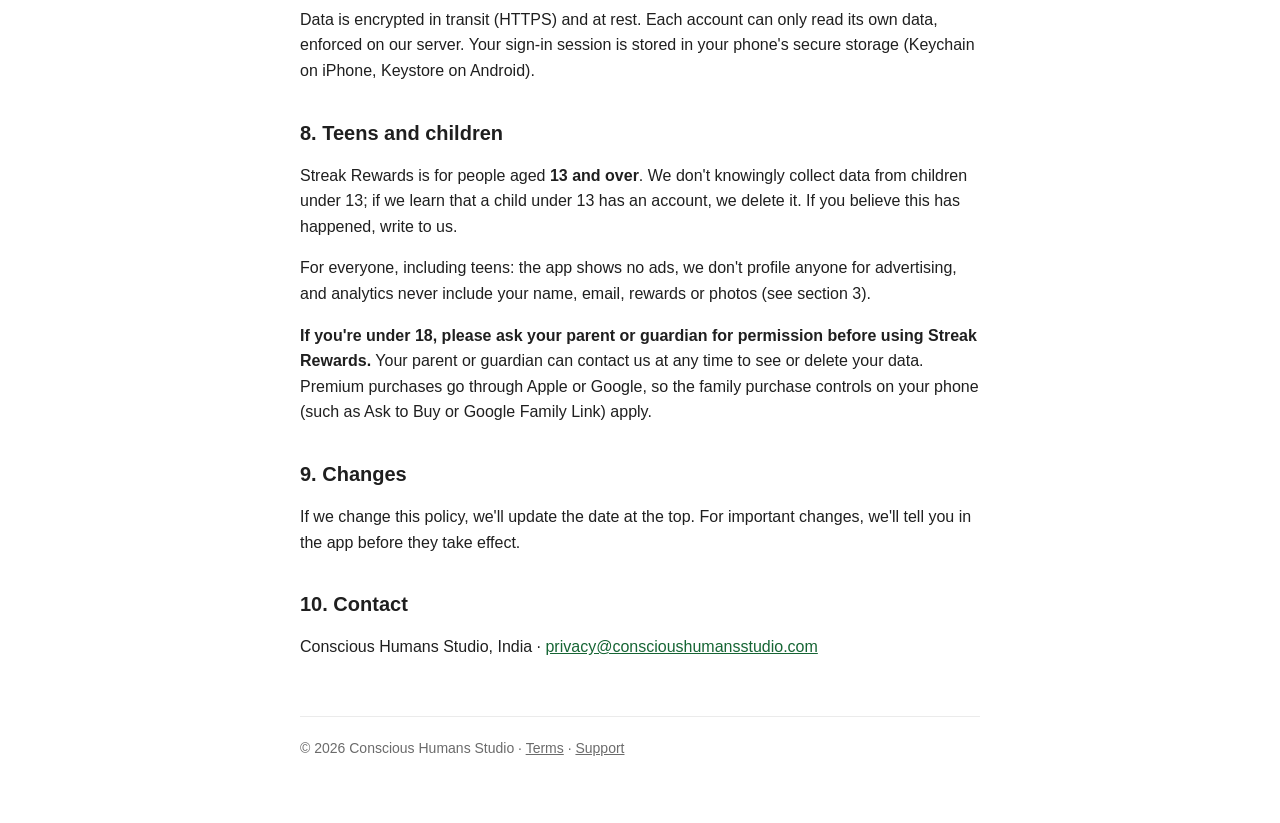
==== commit ff2f9eeb: "Privacy: name Resend as the sign-in email provider" ====
--- a/streakrewards/privacy/index.html
+++ b/streakrewards/privacy/index.html
@@ -19,7 +19,7 @@
     </header>
 
     <h1>Privacy policy</h1>
-    <p class="muted">Last updated 6 November 2026</p>
+    <p class="muted">Last updated 10 November 2026</p>
 
     <p>This policy explains what the Streak Rewards app ("the app") collects, why, who helps us run it, and the choices you have. The app is made by Conscious Humans Studio ("we", "us"). If anything here is unclear, write to <a href="mailto:privacy@conscioushumansstudio.com">privacy@conscioushumansstudio.com</a>.</p>
 
@@ -28,7 +28,7 @@
       <ul>
         <li>We collect only what the app needs to work: your sign-in email, your name, and the habits, goals and rewards you add.</li>
         <li>We don't sell your data, and the app shows no ads.</li>
-        <li>Usage analytics are tied to a random account id, never to your name or email, and are switched off for anyone under 18.</li>
+        <li>Usage analytics are tied to a random account id, never to your name or email.</li>
         <li>You can delete your account and all its data at any time, in the app or by email.</li>
       </ul>
     </div>
@@ -44,7 +44,6 @@
         <tr><td><strong>Rewards you add</strong>: name, price, currency, photo and shop link</td><td>To show your wishlist and the reward you're working towards.</td></tr>
         <tr><td><strong>Subscription status</strong></td><td>To know whether you have Premium. Payments are handled by Apple or Google; we never see your card or bank details.</td></tr>
         <tr><td><strong>Push notification token</strong> and reminder times</td><td>To send the reminders you switch on and to tell you when a reward unlocks.</td></tr>
-        <tr><td><strong>Birth year</strong></td><td>To check you're old enough to use the app (13 or over) and to give under-18s the extra protections in section 8. We store the year only, not your full date of birth.</td></tr>
         <tr><td><strong>Time zone and region setting</strong></td><td>So days, reminders and the weekly coin grant follow your local time, and to pick your default currency.</td></tr>
         <tr><td><strong>Usage events</strong> (for example "habit created", "check-in", "paywall viewed")</td><td>To understand which features help people keep their habits, and to fix problems. See section 3.</td></tr>
       </table>
@@ -55,7 +54,7 @@
     <p>When you paste a shop link while adding a reward, our server opens that page once to read the product's name, price and photo for you. We don't add tracking to the link, and the shop doesn't learn who you are from this step. When you tap Buy now, the link opens in your browser or the shop's app, and that shop's own privacy policy applies from then on.</p>
 
     <h2>3. Analytics</h2>
-    <p><strong>If you're under 18, analytics are off.</strong> We don't collect usage events or record sessions for under-18 accounts. For everyone else, we use PostHog to see how the app is used, for example how many people finish onboarding or keep a habit past 30 days. These events are linked only to your random account id. They never include your email, name, reward names, shop links or photos, and prices are sent only as rough bands (for example "1,000–5,000"). If we record app sessions to find bugs, all text you type and all images are hidden. When you log out, the app stops linking events to you, and when you delete your account, your analytics history is deleted too.</p>
+    <p>We use PostHog to see how the app is used, for example how many people finish onboarding or keep a habit past 30 days. These events are linked only to your random account id. They never include your email, name, reward names, shop links or photos, and prices are sent only as rough bands (for example "1,000–5,000"). If we record app sessions to find bugs, all text you type and all images are hidden. When you log out, the app stops linking events to you, and when you delete your account, your analytics history is deleted too.</p>
 
     <h2>4. Who helps us run the app</h2>
     <p>These companies process data on our behalf, only to provide their service to us:</p>
@@ -66,7 +65,7 @@
         <tr><td><strong>RevenueCat</strong></td><td>Checks your App Store or Google Play subscription and tells us whether Premium is active.</td></tr>
         <tr><td><strong>Apple and Google</strong></td><td>Handle payments, Sign in with Apple or Google, and deliver push notifications (Apple Push Notification service and Firebase Cloud Messaging).</td></tr>
         <tr><td><strong>PostHog</strong></td><td>Product analytics, as described in section 3.</td></tr>
-        <tr><td><strong>Email delivery provider</strong></td><td>Sends your sign-in codes.</td></tr>
+        <tr><td><strong>Resend</strong></td><td>Sends your sign-in code emails from no-reply@send.conscioushumansstudio.com. It receives your email address and the code, and nothing else from the app.</td></tr>
       </table>
     </div>
     <p>Some of these companies may process data outside your country, including in the United States or the EU. Where that happens, they protect it with the safeguards required by law, such as standard contractual clauses.</p>
@@ -92,14 +91,9 @@
     <p>Data is encrypted in transit (HTTPS) and at rest. Each account can only read its own data, enforced on our server. Your sign-in session is stored in your phone's secure storage (Keychain on iPhone, Keystore on Android).</p>
 
     <h2>8. Teens and children</h2>
-    <p>Streak Rewards is for people aged <strong>13 and over</strong>. We ask for your birth year when you sign up. We don't knowingly collect data from children under 13; if we learn that a child under 13 has an account, we delete it. If you believe this has happened, write to us.</p>
-    <p><strong>If you're 13 to 17</strong>, you can use Streak Rewards with these extra protections, which are always on:</p>
-    <ul>
-      <li>No analytics, session recording or behavioural tracking of any kind.</li>
-      <li>No advertising, and no profiling for advertising.</li>
-      <li>We use your data only to run the app for you.</li>
-    </ul>
-    <p>Please use the app with your parent or guardian's knowledge. In some countries, including India, the law asks for a parent or guardian's permission before a person under 18 uses an app like this. Where that applies, we'll ask for it in the app, and your parent or guardian can contact us at any time to see or delete your data. Premium purchases go through Apple or Google, so the family purchase controls on your phone (such as Ask to Buy or Google Family Link) apply.</p>
+    <p>Streak Rewards is for people aged <strong>13 and over</strong>. We don't knowingly collect data from children under 13; if we learn that a child under 13 has an account, we delete it. If you believe this has happened, write to us.</p>
+    <p>For everyone, including teens: the app shows no ads, we don't profile anyone for advertising, and analytics never include your name, email, rewards or photos (see section 3).</p>
+    <p><strong>If you're under 18, please ask your parent or guardian for permission before using Streak Rewards.</strong> Your parent or guardian can contact us at any time to see or delete your data. Premium purchases go through Apple or Google, so the family purchase controls on your phone (such as Ask to Buy or Google Family Link) apply.</p>
 
     <h2>9. Changes</h2>
     <p>If we change this policy, we'll update the date at the top. For important changes, we'll tell you in the app before they take effect.</p>
